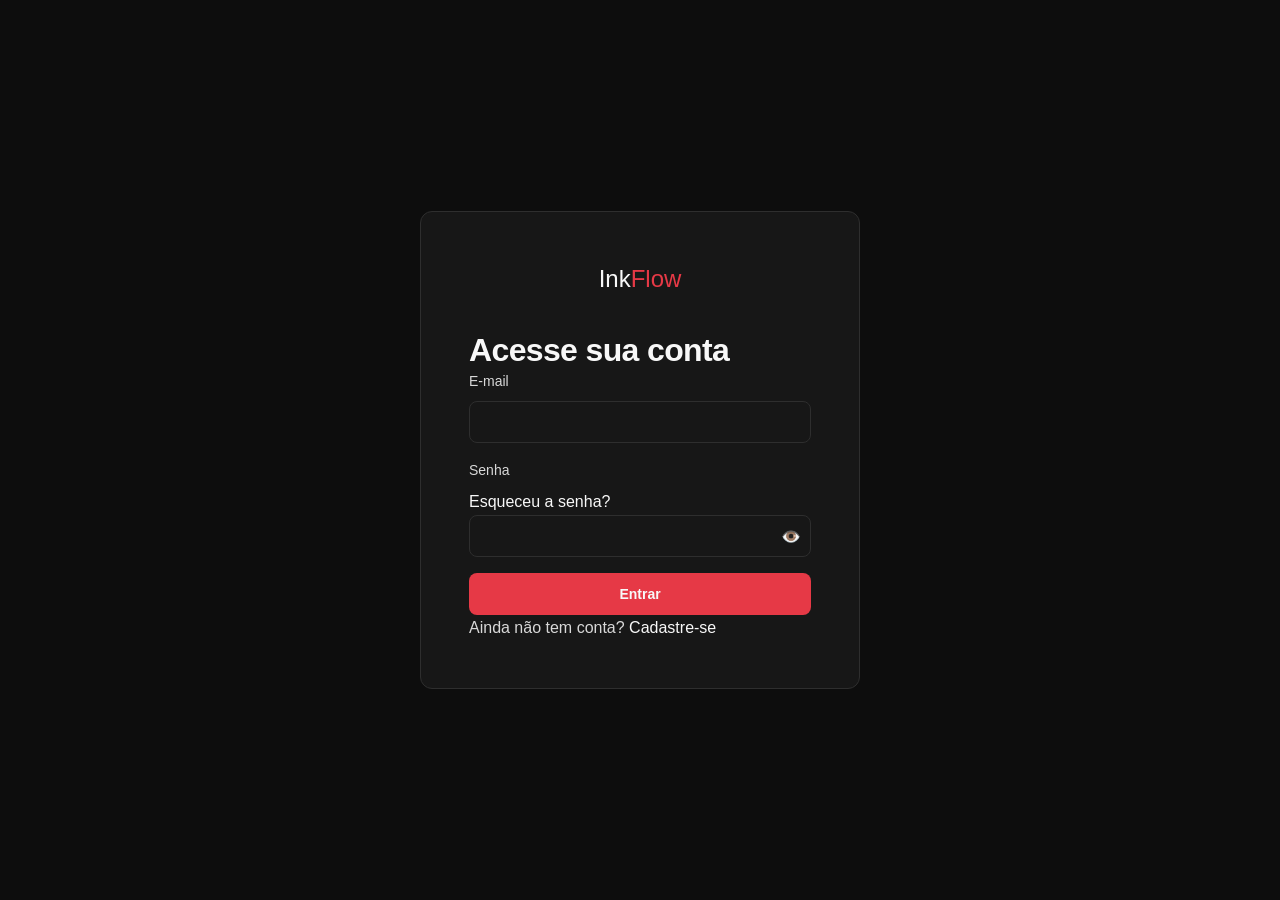
==== frontend/auth/login/index.html @ 8edd9f84 "Initial commit" ====
<!DOCTYPE html>
<html lang="pt-BR">
<head>
  <meta charset="UTF-8">
  <title>Entrar — InkFlow</title>
  <link rel="stylesheet" href="../../assets/css/style.css">
</head>
<body class="body-auth">
  <main class="auth-card">
    <a href="../../pages/home/index.html" class="auth-card__logo">Ink<span class="logo__highlight">Flow</span></a>
    <h2>Acesse sua conta</h2>
    
    <div id="login-error" class="form-group" style="color: var(--color-danger); text-align: center; font-size: var(--font-size-sm); display: none;"></div>

    <form id="login-form" data-api-endpoint="/api/v1/auth/login">
      <div class="form-group">
        <label for="login-email" class="label">E-mail</label>
        <input type="email" id="login-email" name="email" class="input" required autocomplete="email">
      </div>
      <div class="form-group">
        <div class="label-row">
          <label for="login-password" class="label">Senha</label>
          <a href="#" class="text-sm">Esqueceu a senha?</a>
        </div>
        <div style="position: relative;">
          <input type="password" id="login-password" name="password" class="input" required style="padding-right: 40px;">
          <button type="button" id="toggle-password" style="position: absolute; right: 10px; top: 50%; transform: translateY(-50%); background: none; border: none; cursor: pointer; color: var(--color-text-muted);">👁️</button>
        </div>
      </div>
      <button type="submit" class="btn btn--primary btn--block">Entrar</button>
    </form>

    <div class="auth-card__footer">
      <p>Ainda não tem conta? <a href="../register/index.html">Cadastre-se</a></p>
    </div>
  </main>
  
  <script type="module" src="../../assets/js/autenticacao.js"></script>
</body>
</html>
---- frontend/assets/css/style.css ----
:root {
  /* CORES */
  --color-bg-primary: #0D0D0D;        /* Preto profundo */
  --color-bg-secondary: #171717;      /* Elevação leve */
  --color-bg-tertiary: #232323;       /* Cinza escuro / Cards */
  --color-bg-elevated: #2C2C2C;       /* Modais e Popovers */
  
  --color-text-primary: #F8F8F8;      /* Branco gelo */
  --color-text-secondary: #D8D8D8;    /* Cinza claro */
  --color-text-muted: #7A7A7A;        /* Cinza médio */
  
  --color-accent: #E63946;            /* Vermelho Ink */
  --color-accent-hover: #D62837;      /* Vermelho hover */
  --color-accent-alpha: rgba(230, 57, 70, 0.15);
  
  --color-border: #2E2E2E;            /* Borda discreta */
  --color-border-hover: #404040;      /* Borda em hover */
  
  --color-success: #2A9D8F;
  --color-warning: #E9C46A;
  --color-danger: #E63946;

  /* TIPOGRAFIA */
  --font-heading: 'Space Grotesk', -apple-system, BlinkMacSystemFont, "Segoe UI", Roboto, sans-serif;
  --font-body: 'Inter', -apple-system, BlinkMacSystemFont, "Segoe UI", Roboto, sans-serif;
  
  --font-size-xs: 0.75rem;     /* 12px */
  --font-size-sm: 0.875rem;    /* 14px */
  --font-size-md: 1rem;        /* 16px */
  --font-size-lg: 1.125rem;    /* 18px */
  --font-size-xl: 1.25rem;     /* 20px */
  --font-size-2xl: 1.5rem;     /* 24px */
  --font-size-3xl: 2rem;       /* 32px */
  --font-size-4xl: 2.75rem;    /* 44px */
  --font-size-hero: 3.5rem;    /* 56px */

  --font-weight-regular: 400;
  --font-weight-medium: 500;
  --font-weight-semibold: 600;
  --font-weight-bold: 700;

  --line-height-tight: 1.15;
  --line-height-heading: 1.25;
  --line-height-body: 1.6;

  /* ESPAÇAMENTOS */
  --space-2xs: 0.25rem;  /* 4px */
  --space-xs: 0.5rem;    /* 8px */
  --space-sm: 0.75rem;   /* 12px */
  --space-md: 1rem;      /* 16px */
  --space-lg: 1.5rem;    /* 24px */
  --space-xl: 2rem;      /* 32px */
  --space-2xl: 3rem;     /* 48px */
  --space-3xl: 5rem;     /* 80px */

  /* BORDAS & RADIUS */
  --radius-sm: 4px;
  --radius-md: 8px;
  --radius-lg: 12px;
  --radius-xl: 20px;
  --radius-full: 9999px;

  /* TRANSIÇÕES & ANIMAÇÕES */
  --transition-fast: 0.15s cubic-bezier(0.4, 0, 0.2, 1);
  --transition-normal: 0.25s cubic-bezier(0.4, 0, 0.2, 1);
  --transition-slow: 0.4s cubic-bezier(0.4, 0, 0.2, 1);

  /* SOMBRAS (SUTIS / MINIMALISTAS) */
  --shadow-sm: 0 2px 8px rgba(0, 0, 0, 0.4);
  --shadow-md: 0 4px 20px rgba(0, 0, 0, 0.6);
  --shadow-glow: 0 0 25px rgba(230, 57, 70, 0.2);

  /* LAYOUT */
  --container-max-width: 1280px;
  --header-height: 80px;
}

/* --------------------------------------------------------------------------
   ESTILOS BASE E RESET
   -------------------------------------------------------------------------- */
*, *::before, *::after {
  box-sizing: border-box;
  margin: 0;
  padding: 0;
}

html {
  scroll-behavior: smooth;
  font-size: 16px;
  background-color: var(--color-bg-primary);
  color: var(--color-text-primary);
}

body {
  font-family: var(--font-body);
  font-size: var(--font-size-md);
  line-height: var(--line-height-body);
  background-color: var(--color-bg-primary);
  color: var(--color-text-primary);
  -webkit-font-smoothing: antialiased;
  -moz-osx-font-smoothing: grayscale;
  overflow-x: hidden;
}

/* TIPOGRAFIA BASE */
h1, h2, h3, h4, h5, h6 {
  font-family: var(--font-heading);
  font-weight: var(--font-weight-bold);
  line-height: var(--line-height-heading);
  color: var(--color-text-primary);
  letter-spacing: -0.02em;
}

h1 { font-size: var(--font-size-4xl); }
h2 { font-size: var(--font-size-3xl); }
h3 { font-size: var(--font-size-2xl); }
h4 { font-size: var(--font-size-xl); }
h5 { font-size: var(--font-size-lg); }

p {
  color: var(--color-text-secondary);
  margin-bottom: var(--space-md);
}

p:last-child {
  margin-bottom: 0;
}

a {
  color: var(--color-text-primary);
  text-decoration: none;
  transition: color var(--transition-fast);
}

a:hover {
  color: var(--color-accent);
}

img, video {
  max-width: 100%;
  height: auto;
  display: block;
  object-fit: cover;
}

ul, ol {
  list-style: none;
}

button, input, select, textarea {
  font-family: inherit;
  font-size: inherit;
  color: inherit;
  background: none;
  border: none;
  outline: none;
}

button {
  cursor: pointer;
}

.sr-only {
  position: absolute;
  width: 1px;
  height: 1px;
  padding: 0;
  margin: -1px;
  overflow: hidden;
  clip: rect(0, 0, 0, 0);
  white-space: nowrap;
  border: 0;
}

/* --------------------------------------------------------------------------
   LAYOUT CONTAINERS & GRIDS
   -------------------------------------------------------------------------- */
.container {
  width: 100%;
  max-width: var(--container-max-width);
  margin-left: auto;
  margin-right: auto;
  padding-left: var(--space-lg);
  padding-right: var(--space-lg);
}

.container--narrow {
  max-width: 800px;
}

.section {
  padding-top: var(--space-3xl);
  padding-bottom: var(--space-3xl);
  border-bottom: 1px solid rgba(255, 255, 255, 0.03);
}

.section__header {
  display: flex;
  justify-content: space-between;
  align-items: flex-end;
  margin-bottom: var(--space-2xl);
}

.section__title {
  font-size: var(--font-size-3xl);
}

.section__subtitle {
  color: var(--color-text-muted);
  font-size: var(--font-size-lg);
  margin-top: var(--space-xs);
}

.grid {
  display: grid;
  gap: var(--space-lg);
}

.grid--2-cols { grid-template-columns: repeat(2, 1fr); }
.grid--3-cols { grid-template-columns: repeat(3, 1fr); }
.grid--4-cols { grid-template-columns: repeat(4, 1fr); }
.grid--5-cols { grid-template-columns: repeat(5, 1fr); }
.grid--6-cols { grid-template-columns: repeat(6, 1fr); }

/* Layouts Especiais com Sidebar */
.layout-sidebar {
  display: grid;
  grid-template-columns: 280px 1fr;
  gap: var(--space-2xl);
}

/* --------------------------------------------------------------------------
   ETAPA 4 — COMPONENTES REUTILIZÁVEIS
   -------------------------------------------------------------------------- */

/* BUTTONS */
.btn {
  display: inline-flex;
  align-items: center;
  justify-content: center;
  gap: var(--space-xs);
  padding: var(--space-sm) var(--space-lg);
  font-family: var(--font-heading);
  font-weight: var(--font-weight-semibold);
  font-size: var(--font-size-sm);
  border-radius: var(--radius-md);
  transition: all var(--transition-fast);
  white-space: nowrap;
  border: 1px solid transparent;
}

.btn--primary {
  background-color: var(--color-accent);
  color: var(--color-text-primary);
}

.btn--primary:hover {
  background-color: var(--color-accent-hover);
  color: var(--color-text-primary);
  transform: translateY(-1px);
  box-shadow: var(--shadow-glow);
}

.btn--secondary {
  background-color: var(--color-bg-tertiary);
  color: var(--color-text-primary);
  border-color: var(--color-border);
}

.btn--secondary:hover {
  background-color: var(--color-bg-elevated);
  border-color: var(--color-border-hover);
}

.btn--outline {
  background-color: transparent;
  color: var(--color-text-primary);
  border-color: var(--color-border-hover);
}

.btn--outline:hover {
  border-color: var(--color-accent);
  color: var(--color-accent);
}

.btn--link {
  background: transparent;
  color: var(--color-accent);
  padding: 0;
  border-radius: 0;
}

.btn--link:hover {
  text-decoration: underline;
}

.btn--block {
  width: 100%;
}

.btn--lg {
  padding: var(--space-md) var(--space-xl);
  font-size: var(--font-size-md);
}

.btn--sm {
  padding: var(--space-2xs) var(--space-sm);
  font-size: var(--font-size-xs);
}

.btn--xs {
  padding: 2px 8px;
  font-size: var(--font-size-xs);
}

/* INPUTS, SELECTS, TEXTAREAS */
.input, .select, .textarea {
  width: 100%;
  padding: var(--space-sm) var(--space-md);
  background-color: var(--color-bg-secondary);
  border: 1px solid var(--color-border);
  border-radius: var(--radius-md);
  color: var(--color-text-primary);
  font-size: var(--font-size-sm);
  transition: border-color var(--transition-fast), box-shadow var(--transition-fast);
}

.input:focus, .select:focus, .textarea:focus {
  border-color: var(--color-accent);
  box-shadow: 0 0 0 2px var(--color-accent-alpha);
}

.input::placeholder, .textarea::placeholder {
  color: var(--color-text-muted);
}

.select {
  appearance: none;
  background-image: url("data:image/svg+xml,%3Csvg xmlns='http://www.w3.org/2000/svg' width='16' height='16' viewBox='0 0 24 24' fill='none' stroke='%20%237A7A7A' stroke-width='2' stroke-linecap='round' stroke-linejoin='round'%3E%3Cpath d='m6 9 6 6 6-6'/%3E%3C/svg%3E");
  background-repeat: no-repeat;
  background-position: right var(--space-md) center;
  padding-right: var(--space-2xl);
}

.form-group {
  margin-bottom: var(--space-md);
}

.label {
  display: block;
  font-size: var(--font-size-sm);
  font-weight: var(--font-weight-medium);
  margin-bottom: var(--space-xs);
  color: var(--color-text-secondary);
}

/* TAGS E BADGES */
.tag {
  display: inline-flex;
  align-items: center;
  padding: var(--space-2xs) var(--space-sm);
  background-color: var(--color-bg-tertiary);
  border: 1px solid var(--color-border);
  border-radius: var(--radius-full);
  font-size: var(--font-size-xs);
  color: var(--color-text-secondary);
  transition: all var(--transition-fast);
}

.tag--filter {
  cursor: pointer;
  padding: var(--space-xs) var(--space-md);
  font-size: var(--font-size-sm);
}

.tag--filter:hover, .tag--active {
  background-color: var(--color-accent);
  border-color: var(--color-accent);
  color: var(--color-text-primary);
}

.tag--sm {
  font-size: 11px;
  padding: 2px 8px;
}

.badge {
  display: inline-flex;
  align-items: center;
  justify-content: center;
  font-size: var(--font-size-xs);
  font-weight: var(--font-weight-bold);
  padding: 2px 6px;
  border-radius: var(--radius-sm);
}

.badge--verified {
  background-color: var(--color-accent);
  color: var(--color-text-primary);
  border-radius: var(--radius-full);
  width: 18px;
  height: 18px;
  font-size: 10px;
}

/* AVATARS */
.avatar {
  border-radius: var(--radius-full);
  object-fit: cover;
  border: 2px solid var(--color-border);
}

.avatar--sm { width: 36px; height: 36px; }
.avatar--md { width: 48px; height: 48px; }
.avatar--lg { width: 80px; height: 80px; }
.avatar--xl { width: 120px; height: 120px; }

/* MODAIS */
.modal {
  position: fixed;
  top: 0;
  left: 0;
  width: 100vw;
  height: 100vh;
  display: flex;
  align-items: center;
  justify-content: center;
  z-index: 1000;
  opacity: 0;
  visibility: hidden;
  transition: opacity var(--transition-normal), visibility var(--transition-normal);
}

.modal[aria-hidden="false"] {
  opacity: 1;
  visibility: visible;
}

.modal__overlay {
  position: absolute;
  top: 0;
  left: 0;
  width: 100%;
  height: 100%;
  background-color: rgba(0, 0, 0, 0.85);
  backdrop-filter: blur(5px);
}

.modal__content {
  position: relative;
  background-color: var(--color-bg-elevated);
  border: 1px solid var(--color-border-hover);
  border-radius: var(--radius-lg);
  width: 90%;
  max-width: 900px;
  max-height: 90vh;
  overflow-y: auto;
  z-index: 1001;
  box-shadow: var(--shadow-md);
  transform: scale(0.95);
  transition: transform var(--transition-normal);
}

.modal[aria-hidden="false"] .modal__content {
  transform: scale(1);
}

.modal__close {
  position: absolute;
  top: var(--space-md);
  right: var(--space-md);
  font-size: var(--font-size-2xl);
  color: var(--color-text-muted);
  z-index: 10;
}

.modal__close:hover {
  color: var(--color-text-primary);
}

/* ESTADOS DE CARREGAMENTO E VAZIO (LOADING / EMPTY STATES) */
.state-container {
  text-align: center;
  padding: var(--space-3xl) var(--space-lg);
}

.spinner {
  width: 40px;
  height: 40px;
  border: 3px solid var(--color-border);
  border-top-color: var(--color-accent);
  border-radius: 50%;
  animation: spin 0.8s linear infinite;
  margin: 0 auto var(--space-md) auto;
}

@keyframes spin {
  to { transform: rotate(360deg); }
}

/* --------------------------------------------------------------------------
   ETAPA 2 — HOME PAGE & SEÇÕES ESPECÍFICAS
   -------------------------------------------------------------------------- */

/* HEADER & NAVBAR */
.header {
  height: var(--header-height);
  background-color: rgba(13, 13, 13, 0.9);
  backdrop-filter: blur(10px);
  position: sticky;
  top: 0;
  z-index: 100;
  border-bottom: 1px solid var(--color-border);
}

.header__container {
  height: 100%;
  display: flex;
  align-items: center;
  justify-content: space-between;
}

.header__logo {
  font-family: var(--font-heading);
  font-size: var(--font-size-2xl);
  font-weight: var(--font-weight-bold);
  letter-spacing: -1px;
}

.logo__highlight {
  color: var(--color-accent);
}

.nav__list {
  display: flex;
  gap: var(--space-xl);
}

.nav__link {
  font-size: var(--font-size-sm);
  font-weight: var(--font-weight-medium);
  color: var(--color-text-secondary);
}

.nav__link:hover, .nav__link--active {
  color: var(--color-text-primary);
}

.header__actions {
  display: flex;
  gap: var(--space-sm);
}

/* HERO SECTION */
.hero {
  padding: var(--space-3xl) 0;
  position: relative;
  overflow: hidden;
}

.hero__container {
  display: grid;
  grid-template-columns: 1.2fr 0.8fr;
  align-items: center;
  gap: var(--space-2xl);
}

.hero__title {
  font-size: var(--font-size-hero);
  line-height: 1.05;
  margin-bottom: var(--space-lg);
}

.hero__subtitle {
  font-size: var(--font-size-xl);
  color: var(--color-text-muted);
  margin-bottom: var(--space-2xl);
}

.hero__actions {
  display: flex;
  gap: var(--space-md);
}

.hero__img {
  border-radius: var(--radius-lg);
  border: 1px solid var(--color-border);
  box-shadow: var(--shadow-md);
  filter: grayscale(20%);
  transition: filter var(--transition-normal);
}

.hero__img:hover {
  filter: grayscale(0%);
}

/* ESTATÍSTICAS */
.stats {
  background-color: var(--color-bg-secondary);
  border-top: 1px solid var(--color-border);
  border-bottom: 1px solid var(--color-border);
  padding: var(--space-xl) 0;
}

.stats__grid {
  display: grid;
  grid-template-columns: repeat(4, 1fr);
  text-align: center;
}

.stat-card__value {
  display: block;
  font-family: var(--font-heading);
  font-size: var(--font-size-3xl);
  color: var(--color-text-primary);
}

.stat-card__label {
  font-size: var(--font-size-sm);
  color: var(--color-text-muted);
}

/* ÁREA DE BUSCA E FILTROS RÁPIDOS */
.search-section {
  padding: var(--space-2xl) 0;
}

.search-form {
  display: flex;
  gap: var(--space-sm);
  max-width: 700px;
  margin: 0 auto var(--space-lg) auto;
}

.filter-tags {
  display: flex;
  justify-content: center;
  flex-wrap: wrap;
  gap: var(--space-xs);
}

/* ARTIST CARDS (5 COLUNAS NA HOME) */
.artist-card {
  background-color: var(--color-bg-tertiary);
  border: 1px solid var(--color-border);
  border-radius: var(--radius-lg);
  padding: var(--space-md);
  text-align: center;
  transition: transform var(--transition-normal), border-color var(--transition-normal);
}

.artist-card:hover {
  transform: translateY(-4px);
  border-color: var(--color-border-hover);
}

.artist-card__avatar-wrap {
  position: relative;
  width: 80px;
  height: 80px;
  margin: 0 auto var(--space-md) auto;
}

.artist-card__avatar {
  width: 100%;
  height: 100%;
  border-radius: var(--radius-full);
}

.artist-card__avatar-wrap .badge {
  position: absolute;
  bottom: 0;
  right: 0;
}

.artist-card__name {
  font-size: var(--font-size-md);
  margin-bottom: var(--space-2xs);
}

.artist-card__location {
  font-size: var(--font-size-xs);
  color: var(--color-text-muted);
  margin-bottom: var(--space-sm);
}

.artist-card__tags {
  display: flex;
  justify-content: center;
  gap: var(--space-2xs);
  margin-bottom: var(--space-md);
}

.artist-card__meta {
  font-size: var(--font-size-xs);
  color: var(--color-text-secondary);
  margin-bottom: var(--space-md);
}

/* STYLE CARDS */
.style-card {
  position: relative;
  height: 200px;
  border-radius: var(--radius-md);
  overflow: hidden;
  border: 1px solid var(--color-border);
  display: flex;
  align-items: flex-end;
  padding: var(--space-md);
}

.style-card__img {
  position: absolute;
  top: 0;
  left: 0;
  width: 100%;
  height: 100%;
  object-fit: cover;
  filter: brightness(0.6) grayscale(40%);
  transition: transform var(--transition-slow), filter var(--transition-slow);
}

.style-card:hover .style-card__img {
  transform: scale(1.05);
  filter: brightness(0.8) grayscale(0%);
}

.style-card__title {
  position: relative;
  z-index: 2;
  font-size: var(--font-size-lg);
  color: var(--color-text-primary);
}

/* GALERIA DE TATUAGENS (TATTOO CARD) */
.gallery-grid {
  display: grid;
  grid-template-columns: repeat(auto-fill, minmax(260px, 1fr));
  gap: var(--space-md);
}

.tattoo-card {
  position: relative;
  border-radius: var(--radius-md);
  overflow: hidden;
  background-color: var(--color-bg-tertiary);
  border: 1px solid var(--color-border);
}

.tattoo-card__modal-trigger {
  display: block;
  width: 100%;
  position: relative;
  padding-top: 125%; /* Aspect ratio 4:5 */
}

.tattoo-card__img {
  position: absolute;
  top: 0;
  left: 0;
  width: 100%;
  height: 100%;
  object-fit: cover;
}

.tattoo-card__overlay {
  position: absolute;
  top: 0;
  left: 0;
  width: 100%;
  height: 100%;
  background: rgba(0, 0, 0, 0.4);
  display: flex;
  align-items: center;
  justify-content: center;
  opacity: 0;
  transition: opacity var(--transition-fast);
}

.tattoo-card:hover .tattoo-card__overlay {
  opacity: 1;
}

.tattoo-card__info {
  padding: var(--space-sm) var(--space-md);
  display: flex;
  align-items: center;
  justify-content: space-between;
}

.tattoo-card__artist {
  font-size: var(--font-size-sm);
  font-weight: var(--font-weight-medium);
}

/* DEPOIMENTOS */
.testimonial-card {
  background-color: var(--color-bg-tertiary);
  border: 1px solid var(--color-border);
  padding: var(--space-xl);
  border-radius: var(--radius-lg);
  display: flex;
  flex-direction: column;
  justify-content: space-between;
}

.testimonial-card__text {
  font-style: italic;
  color: var(--color-text-secondary);
  margin-bottom: var(--space-lg);
}

.testimonial-card__author {
  display: flex;
  flex-direction: column;
}

.testimonial-card__name {
  font-weight: var(--font-weight-bold);
  font-style: normal;
  color: var(--color-text-primary);
}

.testimonial-card__role {
  font-size: var(--font-size-xs);
  color: var(--color-text-muted);
  font-style: normal;
}

/* CTA BANNER */
.cta-banner {
  background: linear-gradient(135deg, var(--color-bg-tertiary) 0%, #1A1A1A 100%);
  border: 1px solid var(--color-border-hover);
  border-radius: var(--radius-xl);
  padding: var(--space-3xl) var(--space-2xl);
  margin: var(--space-3xl) 0;
}

.cta-banner__container {
  display: flex;
  align-items: center;
  justify-content: space-between;
  gap: var(--space-xl);
}

.cta-banner__title {
  font-size: var(--font-size-3xl);
  margin-bottom: var(--space-xs);
}

/* POSTS DO BLOG */
.post-card {
  background-color: var(--color-bg-tertiary);
  border: 1px solid var(--color-border);
  border-radius: var(--radius-lg);
  overflow: hidden;
}

.post-card__media {
  height: 200px;
  overflow: hidden;
}

.post-card__img {
  width: 100%;
  height: 100%;
  transition: transform var(--transition-slow);
}

.post-card:hover .post-card__img {
  transform: scale(1.05);
}

.post-card__body {
  padding: var(--space-lg);
}

.post-card__title {
  font-size: var(--font-size-lg);
  margin: var(--space-xs) 0;
}

.post-card__excerpt {
  font-size: var(--font-size-sm);
  color: var(--color-text-muted);
}

.post-card__date {
  font-size: var(--font-size-xs);
  color: var(--color-text-muted);
  display: block;
  margin-top: var(--space-md);
}

/* NEWSLETTER */
.newsletter {
  background-color: var(--color-bg-secondary);
  border-radius: var(--radius-lg);
  padding: var(--space-2xl);
  border: 1px solid var(--color-border);
}

.newsletter__container {
  display: grid;
  grid-template-columns: 1fr 1fr;
  gap: var(--space-2xl);
  align-items: center;
}

.newsletter__form {
  display: flex;
  gap: var(--space-xs);
}

/* FOOTER */
.footer {
  background-color: var(--color-bg-primary);
  border-top: 1px solid var(--color-border);
  padding-top: var(--space-3xl);
  padding-bottom: var(--space-xl);
}

.footer__container {
  display: grid;
  grid-template-columns: 1fr 2fr;
  gap: var(--space-3xl);
  margin-bottom: var(--space-3xl);
}

.footer__brand .footer__logo {
  font-family: var(--font-heading);
  font-size: var(--font-size-2xl);
  font-weight: var(--font-weight-bold);
}

.footer__tagline {
  color: var(--color-text-muted);
  margin-top: var(--space-xs);
}

.footer__nav {
  display: grid;
  grid-template-columns: repeat(3, 1fr);
  gap: var(--space-lg);
}

.footer__title {
  font-size: var(--font-size-sm);
  color: var(--color-text-primary);
  margin-bottom: var(--space-md);
}

.footer__list li {
  margin-bottom: var(--space-xs);
}

.footer__list a {
  color: var(--color-text-muted);
  font-size: var(--font-size-sm);
}

.footer__list a:hover {
  color: var(--color-text-primary);
}

.footer__bottom {
  border-top: 1px solid var(--color-border);
  padding-top: var(--space-md);
  font-size: var(--font-size-xs);
  color: var(--color-text-muted);
}

/* --------------------------------------------------------------------------
   ETAPA 6 — DEMAIS PÁGINAS E DASHBOARDS
   -------------------------------------------------------------------------- */

/* TABS */
.tabs__nav {
  display: flex;
  gap: var(--space-md);
  border-bottom: 1px solid var(--color-border);
  margin-bottom: var(--space-xl);
}

.tabs__btn {
  padding: var(--space-md) 0;
  font-family: var(--font-heading);
  font-weight: var(--font-weight-medium);
  color: var(--color-text-muted);
  border-bottom: 2px solid transparent;
  transition: all var(--transition-fast);
}

.tabs__btn--active, .tabs__btn:hover {
  color: var(--color-text-primary);
  border-bottom-color: var(--color-accent);
}

/* ESTILOS DE DASHBOARD LAYOUT */
.dashboard-layout {
  display: grid;
  grid-template-columns: 260px 1fr;
  min-height: 100vh;
}

.dashboard-sidebar {
  background-color: var(--color-bg-secondary);
  border-right: 1px solid var(--color-border);
  padding: var(--space-lg);
}

.dashboard-sidebar__logo {
  font-family: var(--font-heading);
  font-size: var(--font-size-xl);
  font-weight: var(--font-weight-bold);
  display: block;
  margin-bottom: var(--space-2xl);
}

.dashboard-nav {
  display: flex;
  flex-direction: column;
  gap: var(--space-2xs);
}

.dashboard-nav__item {
  padding: var(--space-sm) var(--space-md);
  border-radius: var(--radius-md);
  color: var(--color-text-muted);
  font-size: var(--font-size-sm);
  display: flex;
  align-items: center;
  justify-content: space-between;
}

.dashboard-nav__item:hover, .dashboard-nav__item--active {
  background-color: var(--color-bg-tertiary);
  color: var(--color-text-primary);
}

.dashboard-main {
  padding: var(--space-2xl);
  background-color: var(--color-bg-primary);
}

.dashboard-header {
  display: flex;
  justify-content: space-between;
  align-items: center;
  margin-bottom: var(--space-2xl);
  padding-bottom: var(--space-md);
  border-bottom: 1px solid var(--color-border);
}

/* TABELAS */
.table-responsive {
  width: 100%;
  overflow-x: auto;
}

.table {
  width: 100%;
  border-collapse: collapse;
  text-align: left;
  font-size: var(--font-size-sm);
}

.table th {
  background-color: var(--color-bg-secondary);
  color: var(--color-text-muted);
  padding: var(--space-md);
  border-bottom: 1px solid var(--color-border);
}

.table td {
  padding: var(--space-md);
  border-bottom: 1px solid var(--color-border);
  color: var(--color-text-secondary);
}

.table tr:hover {
  background-color: var(--color-bg-tertiary);
}

/* PERFIL DO ARTISTA (HEADER) */
.artist-header__cover {
  height: 250px;
  width: 100%;
  overflow: hidden;
  border-bottom: 1px solid var(--color-border);
}

.artist-header__cover img {
  width: 100%;
  height: 100%;
  object-fit: cover;
}

.artist-header__info {
  display: flex;
  align-items: flex-end;
  gap: var(--space-xl);
  margin-top: calc(-1 * var(--space-3xl));
  margin-bottom: var(--space-2xl);
  position: relative;
  z-index: 2;
}

.artist-header__details {
  flex: 1;
}

/* AUTENTICAÇÃO (LOGIN / CADASTRO) */
.body-auth {
  display: flex;
  align-items: center;
  justify-content: center;
  min-height: 100vh;
  background-color: var(--color-bg-primary);
}

.auth-card {
  width: 100%;
  max-width: 440px;
  background-color: var(--color-bg-secondary);
  border: 1px solid var(--color-border);
  border-radius: var(--radius-lg);
  padding: var(--space-2xl);
}

.auth-card--wide {
  max-width: 600px;
}

.auth-card__logo {
  display: block;
  text-align: center;
  font-family: var(--font-heading);
  font-size: var(--font-size-2xl);
  margin-bottom: var(--space-xl);
}

/* --------------------------------------------------------------------------
   ETAPA 3 — RESPONSIVIDADE (MOBILE FIRST & BREAKPOINTS)
   -------------------------------------------------------------------------- */

/* Notebooks e telas médias (<= 1024px) */
@media (max-width: 1024px) {
  :root {
    --font-size-hero: 2.75rem;
    --font-size-4xl: 2.25rem;
  }

  .grid--5-cols, .grid--6-cols {
    grid-template-columns: repeat(3, 1fr);
  }

  .hero__container {
    grid-template-columns: 1fr;
    text-align: center;
  }

  .hero__actions {
    justify-content: center;
  }

  .layout-sidebar {
    grid-template-columns: 1fr;
  }

  .dashboard-layout {
    grid-template-columns: 1fr;
  }

  .dashboard-sidebar {
    display: none; /* Em produção, vira menu expansível */
  }
}

/* Tablets (<= 768px) */
@media (max-width: 768px) {
  .nav {
    display: none; /* Substituído por menu mobile */
  }

  .grid--3-cols, .grid--4-cols {
    grid-template-columns: repeat(2, 1fr);
  }

  .stats__grid {
    grid-template-columns: repeat(2, 1fr);
    gap: var(--space-lg);
  }

  .cta-banner__container, .newsletter__container {
    grid-template-columns: 1fr;
    text-align: center;
  }

  .newsletter__form {
    flex-direction: column;
  }

  .footer__container {
    grid-template-columns: 1fr;
  }

  .footer__nav {
    grid-template-columns: 1fr;
  }

  .artist-header__info {
    flex-direction: column;
    align-items: center;
    text-align: center;
  }
}

/* Smartphones / Mobile (<= 480px) */
@media (max-width: 480px) {
  :root {
    --font-size-hero: 2.25rem;
    --font-size-3xl: 1.5rem;
  }

  .container {
    padding-left: var(--space-md);
    padding-right: var(--space-md);
  }

  .grid--2-cols, .grid--3-cols, .grid--4-cols, .grid--5-cols, .grid--6-cols {
    grid-template-columns: 1fr;
  }

  .search-form {
    flex-direction: column;
  }

  .hero__actions {
    flex-direction: column;
  }

  .btn--lg {
    width: 100%;
  }

  .gallery-grid {
    grid-template-columns: 1fr;
  }
}
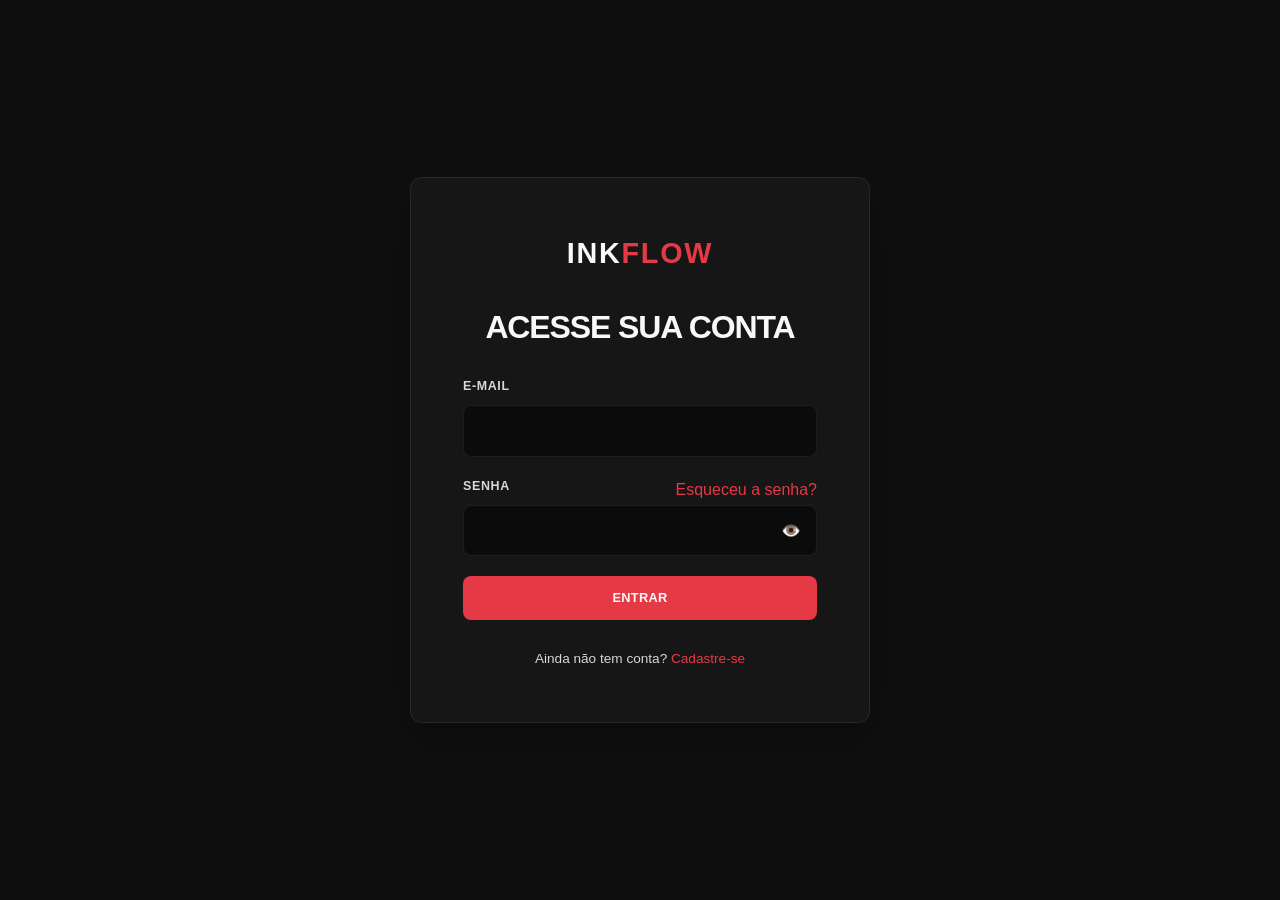
==== commit 51d22e94: "correções no back" ====
--- a/frontend/auth/login/index.html
+++ b/frontend/auth/login/index.html
@@ -35,6 +35,6 @@
     </div>
   </main>
   
-  <script type="module" src="../../assets/js/autenticacao.js"></script>
+  <script type="module" src="../../assets/js/login.js"></script>
 </body>
 </html>
--- a/frontend/assets/css/style.css
+++ b/frontend/assets/css/style.css
@@ -1,1250 +1,388 @@
 :root {
-  /* CORES */
-  --color-bg-primary: #0D0D0D;        /* Preto profundo */
-  --color-bg-secondary: #171717;      /* Elevação leve */
-  --color-bg-tertiary: #232323;       /* Cinza escuro / Cards */
-  --color-bg-elevated: #2C2C2C;       /* Modais e Popovers */
-  
-  --color-text-primary: #F8F8F8;      /* Branco gelo */
-  --color-text-secondary: #D8D8D8;    /* Cinza claro */
-  --color-text-muted: #7A7A7A;        /* Cinza médio */
-  
-  --color-accent: #E63946;            /* Vermelho Ink */
-  --color-accent-hover: #D62837;      /* Vermelho hover */
+  /* Sistema visual base: paleta original, tipografia, raios e espaçamentos responsivos. */
+  --color-bg-primary: #0F0F0F;
+  --color-bg-secondary: #161616;
+  --color-bg-tertiary: #232323;
+  --color-bg-elevated: #2C2C2C;
+  --color-text-primary: #F8F8F8;
+  --color-text-secondary: #D8D8D8;
+  --color-text-muted: #7A7A7A;
+  --color-accent: #E63946;
+  --color-accent-hover: #D62837;
   --color-accent-alpha: rgba(230, 57, 70, 0.15);
-  
-  --color-border: #2E2E2E;            /* Borda discreta */
-  --color-border-hover: #404040;      /* Borda em hover */
-  
+  --color-border: rgba(255, 255, 255, 0.08);
+  --color-border-hover: #404040;
   --color-success: #2A9D8F;
   --color-warning: #E9C46A;
   --color-danger: #E63946;
-
-  /* TIPOGRAFIA */
-  --font-heading: 'Space Grotesk', -apple-system, BlinkMacSystemFont, "Segoe UI", Roboto, sans-serif;
-  --font-body: 'Inter', -apple-system, BlinkMacSystemFont, "Segoe UI", Roboto, sans-serif;
-  
-  --font-size-xs: 0.75rem;     /* 12px */
-  --font-size-sm: 0.875rem;    /* 14px */
-  --font-size-md: 1rem;        /* 16px */
-  --font-size-lg: 1.125rem;    /* 18px */
-  --font-size-xl: 1.25rem;     /* 20px */
-  --font-size-2xl: 1.5rem;     /* 24px */
-  --font-size-3xl: 2rem;       /* 32px */
-  --font-size-4xl: 2.75rem;    /* 44px */
-  --font-size-hero: 3.5rem;    /* 56px */
-
-  --font-weight-regular: 400;
-  --font-weight-medium: 500;
-  --font-weight-semibold: 600;
-  --font-weight-bold: 700;
-
-  --line-height-tight: 1.15;
-  --line-height-heading: 1.25;
-  --line-height-body: 1.6;
-
-  /* ESPAÇAMENTOS */
-  --space-2xs: 0.25rem;  /* 4px */
-  --space-xs: 0.5rem;    /* 8px */
-  --space-sm: 0.75rem;   /* 12px */
-  --space-md: 1rem;      /* 16px */
-  --space-lg: 1.5rem;    /* 24px */
-  --space-xl: 2rem;      /* 32px */
-  --space-2xl: 3rem;     /* 48px */
-  --space-3xl: 5rem;     /* 80px */
-
-  /* BORDAS & RADIUS */
+  --font-heading: 'Space Grotesk', -apple-system, BlinkMacSystemFont, "Segoe UI", sans-serif;
+  --font-body: 'Inter', -apple-system, BlinkMacSystemFont, "Segoe UI", sans-serif;
+  --font-size-sm: .875rem;
+  --font-size-md: 1rem;
+  --font-size-lg: 1.125rem;
+  --font-size-3xl: 2rem;
+  --space-sm: .75rem;
+  --space-md: 1rem;
+  --space-lg: 1.5rem;
   --radius-sm: 4px;
   --radius-md: 8px;
   --radius-lg: 12px;
-  --radius-xl: 20px;
-  --radius-full: 9999px;
-
-  /* TRANSIÇÕES & ANIMAÇÕES */
-  --transition-fast: 0.15s cubic-bezier(0.4, 0, 0.2, 1);
-  --transition-normal: 0.25s cubic-bezier(0.4, 0, 0.2, 1);
-  --transition-slow: 0.4s cubic-bezier(0.4, 0, 0.2, 1);
-
-  /* SOMBRAS (SUTIS / MINIMALISTAS) */
-  --shadow-sm: 0 2px 8px rgba(0, 0, 0, 0.4);
-  --shadow-md: 0 4px 20px rgba(0, 0, 0, 0.6);
-  --shadow-glow: 0 0 25px rgba(230, 57, 70, 0.2);
-
-  /* LAYOUT */
-  --container-max-width: 1280px;
+  --radius-full: 999px;
+  --container-max-width: 1200px;
   --header-height: 80px;
-}
-
-/* --------------------------------------------------------------------------
-   ESTILOS BASE E RESET
-   -------------------------------------------------------------------------- */
+  --content-padding: clamp(32px, 7vw, 88px) 20px;
+  --section-gap: clamp(32px, 5vw, 64px);
+  --shadow-card: 0 18px 50px rgba(0, 0, 0, 0.25);
+}
+
 *, *::before, *::after {
   box-sizing: border-box;
+}
+
+html {
+  background: var(--color-bg-primary);
+  color: var(--color-text-primary);
+  font-size: 16px;
+  scroll-behavior: smooth;
+}
+
+body {
+  min-width: 320px;
   margin: 0;
-  padding: 0;
-}
-
-html {
-  scroll-behavior: smooth;
-  font-size: 16px;
-  background-color: var(--color-bg-primary);
-  color: var(--color-text-primary);
-}
-
-body {
+  overflow-x: hidden;
+  background: var(--color-bg-primary);
+  color: var(--color-text-primary);
   font-family: var(--font-body);
-  font-size: var(--font-size-md);
-  line-height: var(--line-height-body);
-  background-color: var(--color-bg-primary);
-  color: var(--color-text-primary);
+  line-height: 1.6;
   -webkit-font-smoothing: antialiased;
-  -moz-osx-font-smoothing: grayscale;
-  overflow-x: hidden;
-}
-
-/* TIPOGRAFIA BASE */
+}
+
+h1, h2, h3, h4, h5, h6, p { margin: 0; }
 h1, h2, h3, h4, h5, h6 {
+  color: var(--color-text-primary);
   font-family: var(--font-heading);
-  font-weight: var(--font-weight-bold);
-  line-height: var(--line-height-heading);
-  color: var(--color-text-primary);
-  letter-spacing: -0.02em;
-}
-
-h1 { font-size: var(--font-size-4xl); }
-h2 { font-size: var(--font-size-3xl); }
-h3 { font-size: var(--font-size-2xl); }
-h4 { font-size: var(--font-size-xl); }
-h5 { font-size: var(--font-size-lg); }
-
-p {
-  color: var(--color-text-secondary);
-  margin-bottom: var(--space-md);
-}
-
-p:last-child {
-  margin-bottom: 0;
-}
-
-a {
-  color: var(--color-text-primary);
-  text-decoration: none;
-  transition: color var(--transition-fast);
-}
-
-a:hover {
-  color: var(--color-accent);
-}
-
-img, video {
-  max-width: 100%;
-  height: auto;
-  display: block;
-  object-fit: cover;
-}
-
-ul, ol {
-  list-style: none;
-}
-
-button, input, select, textarea {
-  font-family: inherit;
-  font-size: inherit;
-  color: inherit;
-  background: none;
-  border: none;
-  outline: none;
-}
-
-button {
-  cursor: pointer;
-}
-
-.sr-only {
-  position: absolute;
-  width: 1px;
-  height: 1px;
-  padding: 0;
-  margin: -1px;
-  overflow: hidden;
-  clip: rect(0, 0, 0, 0);
-  white-space: nowrap;
-  border: 0;
-}
-
-/* --------------------------------------------------------------------------
-   LAYOUT CONTAINERS & GRIDS
-   -------------------------------------------------------------------------- */
+  line-height: 1.1;
+}
+h1, h2 { text-transform: uppercase; font-weight: 800; letter-spacing: -0.035em; }
+h1 { font-size: clamp(2.25rem, 6vw, 5.5rem); }
+h2 { font-size: clamp(1.8rem, 3.5vw, 3.2rem); }
+h3 { font-size: clamp(1.2rem, 2vw, 1.55rem); }
+p { color: var(--color-text-secondary); }
+a { color: var(--color-text-primary); text-decoration: none; }
+a:hover { color: var(--color-accent); }
+img { display: block; max-width: 100%; }
+button, input, select, textarea { color: inherit; font: inherit; }
+button { cursor: pointer; }
+[hidden] { display: none !important; }
+
 .container {
-  width: 100%;
-  max-width: var(--container-max-width);
-  margin-left: auto;
-  margin-right: auto;
-  padding-left: var(--space-lg);
-  padding-right: var(--space-lg);
-}
-
-.container--narrow {
-  max-width: 800px;
-}
-
-.section {
-  padding-top: var(--space-3xl);
-  padding-bottom: var(--space-3xl);
-  border-bottom: 1px solid rgba(255, 255, 255, 0.03);
-}
-
+  width: min(100% - 40px, var(--container-max-width));
+  margin-inline: auto;
+}
+/* Estrutura editorial compartilhada entre páginas e seções. */
+.section { padding: var(--content-padding); }
 .section__header {
   display: flex;
+  align-items: end;
   justify-content: space-between;
-  align-items: flex-end;
-  margin-bottom: var(--space-2xl);
-}
-
-.section__title {
-  font-size: var(--font-size-3xl);
-}
-
-.section__subtitle {
-  color: var(--color-text-muted);
-  font-size: var(--font-size-lg);
-  margin-top: var(--space-xs);
-}
-
-.grid {
-  display: grid;
-  gap: var(--space-lg);
-}
-
-.grid--2-cols { grid-template-columns: repeat(2, 1fr); }
-.grid--3-cols { grid-template-columns: repeat(3, 1fr); }
-.grid--4-cols { grid-template-columns: repeat(4, 1fr); }
-.grid--5-cols { grid-template-columns: repeat(5, 1fr); }
-.grid--6-cols { grid-template-columns: repeat(6, 1fr); }
-
-/* Layouts Especiais com Sidebar */
-.layout-sidebar {
-  display: grid;
-  grid-template-columns: 280px 1fr;
-  gap: var(--space-2xl);
-}
-
-/* --------------------------------------------------------------------------
-   ETAPA 4 — COMPONENTES REUTILIZÁVEIS
-   -------------------------------------------------------------------------- */
-
-/* BUTTONS */
+  gap: 24px;
+  margin-bottom: 40px;
+}
+.section__header h1, .section__header h2 { margin-bottom: 0; }
+.section__subtitle { max-width: 680px; margin-top: 16px; color: var(--color-text-muted); }
+.bg-light { background: var(--color-bg-primary); }
+.grid { display: grid; gap: 24px; }
+.grid--2-cols { grid-template-columns: repeat(2, minmax(0, 1fr)); }
+.grid--3-cols { grid-template-columns: repeat(3, minmax(0, 1fr)); }
+.grid--4-cols { grid-template-columns: repeat(4, minmax(0, 1fr)); }
+.grid--5-cols, .grid--6-cols { grid-template-columns: repeat(5, minmax(0, 1fr)); }
+.layout-sidebar { display: grid; grid-template-columns: 280px minmax(0, 1fr); gap: 40px; }
+
+/* Navegação fixa: contraste alto, separação sutil e adaptação para mobile. */
+.header {
+  position: sticky;
+  top: 0;
+  z-index: 20;
+  height: var(--header-height);
+  border-bottom: 1px solid var(--color-border);
+  background: rgba(15, 15, 15, 0.88);
+  backdrop-filter: blur(14px);
+}
+.header__container { display: flex; align-items: center; justify-content: space-between; height: 100%; }
+.header__logo, .dashboard-sidebar__logo, .auth-card__logo {
+  font-family: var(--font-heading);
+  font-size: 1.45rem;
+  font-weight: 800;
+  letter-spacing: .06em;
+  text-transform: uppercase;
+}
+.logo__highlight { color: var(--color-accent); }
+.nav__list { display: flex; align-items: center; gap: clamp(16px, 3vw, 40px); margin: 0; padding: 0; list-style: none; }
+.nav__link { color: var(--color-text-muted); font-size: .82rem; font-weight: 600; text-transform: uppercase; letter-spacing: .04em; }
+.nav__link:hover, .nav__link--active { color: var(--color-text-primary); }
+.header__actions { display: flex; gap: 10px; }
+.header__menu-btn { display: none; }
+
+/* Controles de interação: botões, filtros, campos e estados de foco. */
 .btn {
   display: inline-flex;
+  min-height: 44px;
   align-items: center;
   justify-content: center;
-  gap: var(--space-xs);
-  padding: var(--space-sm) var(--space-lg);
-  font-family: var(--font-heading);
-  font-weight: var(--font-weight-semibold);
-  font-size: var(--font-size-sm);
+  gap: 8px;
+  padding: 10px 20px;
+  border: 1px solid transparent;
   border-radius: var(--radius-md);
-  transition: all var(--transition-fast);
-  white-space: nowrap;
-  border: 1px solid transparent;
-}
-
-.btn--primary {
-  background-color: var(--color-accent);
-  color: var(--color-text-primary);
-}
-
-.btn--primary:hover {
-  background-color: var(--color-accent-hover);
-  color: var(--color-text-primary);
-  transform: translateY(-1px);
-  box-shadow: var(--shadow-glow);
-}
-
-.btn--secondary {
-  background-color: var(--color-bg-tertiary);
-  color: var(--color-text-primary);
-  border-color: var(--color-border);
-}
-
-.btn--secondary:hover {
-  background-color: var(--color-bg-elevated);
-  border-color: var(--color-border-hover);
-}
-
-.btn--outline {
-  background-color: transparent;
-  color: var(--color-text-primary);
-  border-color: var(--color-border-hover);
-}
-
-.btn--outline:hover {
-  border-color: var(--color-accent);
-  color: var(--color-accent);
-}
-
-.btn--link {
-  background: transparent;
-  color: var(--color-accent);
-  padding: 0;
-  border-radius: 0;
-}
-
-.btn--link:hover {
-  text-decoration: underline;
-}
-
-.btn--block {
-  width: 100%;
-}
-
-.btn--lg {
-  padding: var(--space-md) var(--space-xl);
-  font-size: var(--font-size-md);
-}
-
-.btn--sm {
-  padding: var(--space-2xs) var(--space-sm);
-  font-size: var(--font-size-xs);
-}
-
-.btn--xs {
-  padding: 2px 8px;
-  font-size: var(--font-size-xs);
-}
-
-/* INPUTS, SELECTS, TEXTAREAS */
+  font-size: .8rem;
+  font-weight: 700;
+  letter-spacing: .02em;
+  text-transform: uppercase;
+  transition: transform .2s ease, background .2s ease, border-color .2s ease, color .2s ease;
+}
+.btn:hover { transform: translateY(-2px); }
+.btn--primary { background: var(--color-accent); color: var(--color-text-primary); }
+.btn--primary:hover { background: var(--color-accent-hover); color: var(--color-text-primary); }
+.btn--outline { border-color: var(--color-border-hover); background: transparent; color: var(--color-text-primary); }
+.btn--outline:hover { border-color: var(--color-accent); color: var(--color-accent); }
+.btn--secondary { border-color: var(--color-border); background: var(--color-bg-tertiary); }
+.btn--success { background: var(--color-success); color: var(--color-text-primary); }
+.btn--danger { background: var(--color-danger); color: var(--color-text-primary); }
+.btn--block { width: 100%; }
+.btn--sm { min-height: 36px; padding: 7px 13px; font-size: .7rem; }
+.btn--xs { min-height: 30px; padding: 5px 10px; font-size: .65rem; }
 .input, .select, .textarea {
   width: 100%;
-  padding: var(--space-sm) var(--space-md);
-  background-color: var(--color-bg-secondary);
+  min-height: 48px;
+  padding: 12px 14px;
   border: 1px solid var(--color-border);
   border-radius: var(--radius-md);
-  color: var(--color-text-primary);
-  font-size: var(--font-size-sm);
-  transition: border-color var(--transition-fast), box-shadow var(--transition-fast);
-}
-
-.input:focus, .select:focus, .textarea:focus {
-  border-color: var(--color-accent);
-  box-shadow: 0 0 0 2px var(--color-accent-alpha);
-}
-
-.input::placeholder, .textarea::placeholder {
-  color: var(--color-text-muted);
-}
-
-.select {
-  appearance: none;
-  background-image: url("data:image/svg+xml,%3Csvg xmlns='http://www.w3.org/2000/svg' width='16' height='16' viewBox='0 0 24 24' fill='none' stroke='%20%237A7A7A' stroke-width='2' stroke-linecap='round' stroke-linejoin='round'%3E%3Cpath d='m6 9 6 6 6-6'/%3E%3C/svg%3E");
-  background-repeat: no-repeat;
-  background-position: right var(--space-md) center;
-  padding-right: var(--space-2xl);
-}
-
-.form-group {
-  margin-bottom: var(--space-md);
-}
-
-.label {
-  display: block;
-  font-size: var(--font-size-sm);
-  font-weight: var(--font-weight-medium);
-  margin-bottom: var(--space-xs);
-  color: var(--color-text-secondary);
-}
-
-/* TAGS E BADGES */
-.tag {
-  display: inline-flex;
-  align-items: center;
-  padding: var(--space-2xs) var(--space-sm);
-  background-color: var(--color-bg-tertiary);
-  border: 1px solid var(--color-border);
-  border-radius: var(--radius-full);
-  font-size: var(--font-size-xs);
-  color: var(--color-text-secondary);
-  transition: all var(--transition-fast);
-}
-
-.tag--filter {
-  cursor: pointer;
-  padding: var(--space-xs) var(--space-md);
-  font-size: var(--font-size-sm);
-}
-
-.tag--filter:hover, .tag--active {
-  background-color: var(--color-accent);
-  border-color: var(--color-accent);
-  color: var(--color-text-primary);
-}
-
-.tag--sm {
-  font-size: 11px;
-  padding: 2px 8px;
-}
-
-.badge {
-  display: inline-flex;
-  align-items: center;
-  justify-content: center;
-  font-size: var(--font-size-xs);
-  font-weight: var(--font-weight-bold);
-  padding: 2px 6px;
-  border-radius: var(--radius-sm);
-}
-
-.badge--verified {
-  background-color: var(--color-accent);
-  color: var(--color-text-primary);
-  border-radius: var(--radius-full);
-  width: 18px;
-  height: 18px;
-  font-size: 10px;
-}
-
-/* AVATARS */
-.avatar {
-  border-radius: var(--radius-full);
-  object-fit: cover;
-  border: 2px solid var(--color-border);
-}
-
-.avatar--sm { width: 36px; height: 36px; }
-.avatar--md { width: 48px; height: 48px; }
-.avatar--lg { width: 80px; height: 80px; }
-.avatar--xl { width: 120px; height: 120px; }
-
-/* MODAIS */
-.modal {
-  position: fixed;
-  top: 0;
-  left: 0;
-  width: 100vw;
-  height: 100vh;
-  display: flex;
-  align-items: center;
-  justify-content: center;
-  z-index: 1000;
-  opacity: 0;
-  visibility: hidden;
-  transition: opacity var(--transition-normal), visibility var(--transition-normal);
-}
-
-.modal[aria-hidden="false"] {
-  opacity: 1;
-  visibility: visible;
-}
-
-.modal__overlay {
-  position: absolute;
-  top: 0;
-  left: 0;
-  width: 100%;
-  height: 100%;
-  background-color: rgba(0, 0, 0, 0.85);
-  backdrop-filter: blur(5px);
-}
-
-.modal__content {
-  position: relative;
-  background-color: var(--color-bg-elevated);
-  border: 1px solid var(--color-border-hover);
-  border-radius: var(--radius-lg);
-  width: 90%;
-  max-width: 900px;
-  max-height: 90vh;
-  overflow-y: auto;
-  z-index: 1001;
-  box-shadow: var(--shadow-md);
-  transform: scale(0.95);
-  transition: transform var(--transition-normal);
-}
-
-.modal[aria-hidden="false"] .modal__content {
-  transform: scale(1);
-}
-
-.modal__close {
-  position: absolute;
-  top: var(--space-md);
-  right: var(--space-md);
-  font-size: var(--font-size-2xl);
-  color: var(--color-text-muted);
-  z-index: 10;
-}
-
-.modal__close:hover {
-  color: var(--color-text-primary);
-}
-
-/* ESTADOS DE CARREGAMENTO E VAZIO (LOADING / EMPTY STATES) */
-.state-container {
-  text-align: center;
-  padding: var(--space-3xl) var(--space-lg);
-}
-
-.spinner {
-  width: 40px;
-  height: 40px;
-  border: 3px solid var(--color-border);
-  border-top-color: var(--color-accent);
-  border-radius: 50%;
-  animation: spin 0.8s linear infinite;
-  margin: 0 auto var(--space-md) auto;
-}
-
-@keyframes spin {
-  to { transform: rotate(360deg); }
-}
-
-/* --------------------------------------------------------------------------
-   ETAPA 2 — HOME PAGE & SEÇÕES ESPECÍFICAS
-   -------------------------------------------------------------------------- */
-
-/* HEADER & NAVBAR */
-.header {
-  height: var(--header-height);
-  background-color: rgba(13, 13, 13, 0.9);
-  backdrop-filter: blur(10px);
-  position: sticky;
-  top: 0;
-  z-index: 100;
-  border-bottom: 1px solid var(--color-border);
-}
-
-.header__container {
-  height: 100%;
-  display: flex;
-  align-items: center;
-  justify-content: space-between;
-}
-
-.header__logo {
-  font-family: var(--font-heading);
-  font-size: var(--font-size-2xl);
-  font-weight: var(--font-weight-bold);
-  letter-spacing: -1px;
-}
-
-.logo__highlight {
-  color: var(--color-accent);
-}
-
-.nav__list {
-  display: flex;
-  gap: var(--space-xl);
-}
-
-.nav__link {
-  font-size: var(--font-size-sm);
-  font-weight: var(--font-weight-medium);
-  color: var(--color-text-secondary);
-}
-
-.nav__link:hover, .nav__link--active {
-  color: var(--color-text-primary);
-}
-
-.header__actions {
-  display: flex;
-  gap: var(--space-sm);
-}
-
-/* HERO SECTION */
-.hero {
-  padding: var(--space-3xl) 0;
-  position: relative;
-  overflow: hidden;
-}
-
-.hero__container {
-  display: grid;
-  grid-template-columns: 1.2fr 0.8fr;
-  align-items: center;
-  gap: var(--space-2xl);
-}
-
-.hero__title {
-  font-size: var(--font-size-hero);
-  line-height: 1.05;
-  margin-bottom: var(--space-lg);
-}
-
-.hero__subtitle {
-  font-size: var(--font-size-xl);
-  color: var(--color-text-muted);
-  margin-bottom: var(--space-2xl);
-}
-
-.hero__actions {
-  display: flex;
-  gap: var(--space-md);
-}
-
-.hero__img {
-  border-radius: var(--radius-lg);
-  border: 1px solid var(--color-border);
-  box-shadow: var(--shadow-md);
-  filter: grayscale(20%);
-  transition: filter var(--transition-normal);
-}
-
-.hero__img:hover {
-  filter: grayscale(0%);
-}
-
-/* ESTATÍSTICAS */
-.stats {
-  background-color: var(--color-bg-secondary);
-  border-top: 1px solid var(--color-border);
-  border-bottom: 1px solid var(--color-border);
-  padding: var(--space-xl) 0;
-}
-
-.stats__grid {
-  display: grid;
-  grid-template-columns: repeat(4, 1fr);
-  text-align: center;
-}
-
-.stat-card__value {
-  display: block;
-  font-family: var(--font-heading);
-  font-size: var(--font-size-3xl);
-  color: var(--color-text-primary);
-}
-
-.stat-card__label {
-  font-size: var(--font-size-sm);
-  color: var(--color-text-muted);
-}
-
-/* ÁREA DE BUSCA E FILTROS RÁPIDOS */
-.search-section {
-  padding: var(--space-2xl) 0;
-}
-
-.search-form {
-  display: flex;
-  gap: var(--space-sm);
-  max-width: 700px;
-  margin: 0 auto var(--space-lg) auto;
-}
-
-.filter-tags {
-  display: flex;
-  justify-content: center;
-  flex-wrap: wrap;
-  gap: var(--space-xs);
-}
-
-/* ARTIST CARDS (5 COLUNAS NA HOME) */
-.artist-card {
-  background-color: var(--color-bg-tertiary);
+  outline: 0;
+  background: #0B0B0B;
+  color: var(--color-text-primary);
+  transition: border-color .2s ease, box-shadow .2s ease;
+}
+.input:focus, .select:focus, .textarea:focus { border-color: var(--color-accent); box-shadow: 0 0 0 3px var(--color-accent-alpha); }
+.input::placeholder, .textarea::placeholder { color: var(--color-text-muted); }
+.select { appearance: none; background-image: linear-gradient(45deg, transparent 50%, var(--color-text-muted) 50%), linear-gradient(135deg, var(--color-text-muted) 50%, transparent 50%); background-position: calc(100% - 18px) 21px, calc(100% - 13px) 21px; background-repeat: no-repeat; background-size: 5px 5px, 5px 5px; padding-right: 36px; }
+.form-group { margin-bottom: 20px; }
+.label { display: block; margin-bottom: 8px; color: var(--color-text-secondary); font-size: .78rem; font-weight: 700; letter-spacing: .05em; text-transform: uppercase; }
+.label-row { display: flex; justify-content: space-between; gap: 12px; }
+
+/* Explorar e comunidade: composição de destaque, descoberta e conteúdo social. */
+.page-header { padding: clamp(48px, 9vw, 112px) 20px 64px; border-bottom: 1px solid var(--color-border); }
+.page-header h1 { max-width: 850px; }
+.page-header p { max-width: 700px; margin-top: 20px; color: var(--color-text-muted); }
+.hero { padding: var(--content-padding); }
+.hero__container { display: grid; grid-template-columns: 1.1fr .9fr; align-items: center; gap: 64px; }
+.hero__title, .hero-title { max-width: 760px; text-transform: uppercase; }
+.hero__subtitle { max-width: 580px; margin: 24px 0 32px; color: var(--color-text-muted); font-size: 1.1rem; }
+.hero__actions { display: flex; flex-wrap: wrap; gap: 12px; }
+.hero__img { border: 1px solid var(--color-border); border-radius: var(--radius-lg); box-shadow: var(--shadow-card); }
+.filter-bar { display: grid; grid-template-columns: 2fr 1fr 1fr auto; gap: 12px; align-items: end; margin-top: 40px; padding: 24px; border: 1px solid var(--color-border); border-radius: var(--radius-lg); background: var(--color-bg-secondary); }
+.filter-bar__group { min-width: 0; }
+.filter-bar > .btn { min-height: 48px; }
+.featured-carousel, #artists-grid { display: grid; grid-template-columns: repeat(auto-fill, minmax(240px, 1fr)); gap: 24px; }
+.gallery-grid { display: grid; grid-template-columns: repeat(auto-fill, minmax(250px, 1fr)); gap: 20px; }
+.gallery-toolbar { display: flex; align-items: center; justify-content: space-between; gap: 20px; margin-bottom: 24px; }
+.sort-wrapper { display: flex; align-items: center; gap: 10px; }
+.sort-wrapper label { color: var(--color-text-muted); font-size: .8rem; }
+.sort-wrapper .select { width: auto; min-width: 170px; }
+.artist-card, .topic-card, .style-card-large, .stat-card {
   border: 1px solid var(--color-border);
   border-radius: var(--radius-lg);
-  padding: var(--space-md);
-  text-align: center;
-  transition: transform var(--transition-normal), border-color var(--transition-normal);
-}
-
-.artist-card:hover {
-  transform: translateY(-4px);
-  border-color: var(--color-border-hover);
-}
-
-.artist-card__avatar-wrap {
-  position: relative;
-  width: 80px;
-  height: 80px;
-  margin: 0 auto var(--space-md) auto;
-}
-
-.artist-card__avatar {
-  width: 100%;
-  height: 100%;
-  border-radius: var(--radius-full);
-}
-
-.artist-card__avatar-wrap .badge {
-  position: absolute;
-  bottom: 0;
-  right: 0;
-}
-
-.artist-card__name {
-  font-size: var(--font-size-md);
-  margin-bottom: var(--space-2xs);
-}
-
-.artist-card__location {
-  font-size: var(--font-size-xs);
-  color: var(--color-text-muted);
-  margin-bottom: var(--space-sm);
-}
-
-.artist-card__tags {
+  background: var(--color-bg-tertiary);
+}
+.artist-card { display: flex; min-width: 0; flex-direction: column; padding: 32px 24px 24px; text-align: center; transition: transform .25s ease, border-color .25s ease; }
+.artist-card:hover { border-color: var(--color-border-hover); transform: translateY(-4px); }
+.artist-card__avatar-wrap { position: relative; width: 88px; height: 88px; margin: 0 auto 20px; }
+.artist-card__avatar { width: 100%; height: 100%; border: 2px solid var(--color-border-hover); border-radius: 50%; object-fit: cover; }
+.artist-card__avatar-wrap .badge { position: absolute; right: -3px; bottom: 2px; }
+.artist-card__body { display: flex; flex: 1; flex-direction: column; }
+.artist-card__name { margin-bottom: 6px; font-size: 1.1rem; }
+.artist-card__location { margin-bottom: 18px; color: var(--color-text-muted); font-size: .8rem; }
+.artist-card__tags { display: flex; flex-wrap: wrap; justify-content: center; gap: 6px; margin-bottom: 24px; }
+.artist-card .btn--block { margin-top: auto; }
+.tag, .chip, .badge { display: inline-flex; align-items: center; justify-content: center; border-radius: var(--radius-full); }
+.tag { padding: 5px 10px; border: 1px solid var(--color-border); background: rgba(255, 255, 255, .05); color: var(--color-text-secondary); font-size: .7rem; }
+.tag--sm, .tag--xs { padding: 4px 9px; font-size: .68rem; }
+.badge { min-width: 22px; min-height: 22px; padding: 3px 8px; background: var(--color-accent); color: var(--color-text-primary); font-size: .68rem; font-weight: 800; }
+.tattoo-card { overflow: hidden; border: 1px solid var(--color-border); border-radius: var(--radius-lg); background: var(--color-bg-secondary); }
+.tattoo-card__modal-trigger { position: relative; display: block; width: 100%; padding: 0; border: 0; background: none; }
+.tattoo-card__img { width: 100%; aspect-ratio: 4 / 5; object-fit: cover; transition: transform .35s ease; }
+.tattoo-card:hover .tattoo-card__img { transform: scale(1.04); }
+.tattoo-card__overlay { position: absolute; inset: 0; display: grid; place-items: center; opacity: 0; background: rgba(15, 15, 15, .45); transition: opacity .2s ease; }
+.tattoo-card:hover .tattoo-card__overlay { opacity: 1; }
+.tattoo-card__info { display: flex; align-items: center; justify-content: space-between; gap: 12px; padding: 16px; }
+.tattoo-card__artist { font-weight: 700; }
+.style-card-large { overflow: hidden; }
+.style-card-large > img, .style-card-large__img { width: 100%; aspect-ratio: 16 / 10; object-fit: cover; }
+.style-card-large__content { padding: 24px; }
+.topic-list { display: grid; gap: 14px; }
+.topic-card { display: grid; gap: 12px; padding: 24px; }
+.topic-card:hover { border-color: var(--color-border-hover); }
+.topic-card__meta { display: flex; flex-wrap: wrap; gap: 16px; color: var(--color-text-muted); font-size: .78rem; }
+.sidebar-filters, .sidebar { align-self: start; padding: 24px; border: 1px solid var(--color-border); border-radius: var(--radius-lg); background: var(--color-bg-secondary); }
+.checkbox-group { display: grid; gap: 9px; }
+.checkbox, .chip { color: var(--color-text-secondary); font-size: .82rem; }
+.checkbox input, .chip input { accent-color: var(--color-accent); margin-right: 8px; }
+.category-menu { display: grid; gap: 6px; padding: 0; list-style: none; }
+.category-menu a { display: block; padding: 11px 12px; border-radius: var(--radius-md); color: var(--color-text-muted); font-size: .85rem; }
+.category-menu a:hover, .category-menu a.active { background: var(--color-bg-tertiary); color: var(--color-text-primary); }
+
+/* Áreas autenticadas: navegação lateral, métricas, tabelas e formulários. */
+.dashboard-layout { display: grid; grid-template-columns: 250px minmax(0, 1fr); min-height: 100vh; }
+.dashboard-sidebar { position: sticky; top: 0; height: 100vh; padding: 32px 18px; border-right: 1px solid var(--color-border); background: var(--color-bg-secondary); }
+.dashboard-sidebar__logo { display: block; padding: 0 14px 36px; }
+.dashboard-sidebar__logo small { display: block; margin-top: 5px; color: var(--color-accent); font-size: .62rem; letter-spacing: .12em; }
+.dashboard-nav { display: grid; gap: 5px; }
+.dashboard-nav__item { padding: 13px 14px; border-radius: var(--radius-md); color: var(--color-text-muted); font-size: .82rem; }
+.dashboard-nav__item:hover, .dashboard-nav__item--active { background: var(--color-bg-tertiary); color: var(--color-text-primary); }
+.dashboard-nav__item--active { box-shadow: inset 3px 0 var(--color-accent); }
+.dashboard-main { min-width: 0; }
+.dashboard-header { min-height: 96px; padding: 24px clamp(20px, 5vw, 64px); border-bottom: 1px solid var(--color-border); }
+.dashboard-header h2 { font-size: clamp(1.4rem, 3vw, 2.4rem); }
+.dashboard-content { padding: clamp(24px, 5vw, 64px); }
+.dashboard-section { animation: fade-in .25s ease; }
+.stat-card { padding: 24px; }
+.stat-card h4 { color: var(--color-text-muted); font-size: .75rem; text-transform: uppercase; }
+.stat-card p { margin-top: 14px; color: var(--color-text-primary); font-size: 2rem; font-weight: 800; }
+.table-responsive { overflow-x: auto; border: 1px solid var(--color-border); border-radius: var(--radius-lg); }
+.table { width: 100%; border-collapse: collapse; min-width: 620px; background: var(--color-bg-secondary); }
+.table th, .table td { padding: 15px 18px; border-bottom: 1px solid var(--color-border); text-align: left; font-size: .82rem; }
+.table th { color: var(--color-text-muted); font-size: .7rem; letter-spacing: .06em; text-transform: uppercase; }
+.table tr:last-child td { border-bottom: 0; }
+.table tr:hover td { background: var(--color-bg-tertiary); }
+.form-grid { display: grid; grid-template-columns: repeat(2, minmax(0, 1fr)); gap: 16px; }
+
+/* Autenticação, modais e utilitários compartilhados. */
+.body-auth { display: grid; min-height: 100vh; place-items: center; padding: 24px; background: var(--color-bg-primary); }
+.auth-card { width: min(100%, 460px); padding: clamp(28px, 6vw, 52px); border: 1px solid var(--color-border); border-radius: var(--radius-lg); background: var(--color-bg-secondary); box-shadow: var(--shadow-card); }
+.auth-card--wide {
+  width: min(100%, 680px);
+}
+.auth-card__logo { display: block; margin-bottom: 34px; text-align: center; font-size: 1.8rem; }
+.auth-card h2 { margin-bottom: 32px; font-size: 2rem; text-align: center; }
+.auth-card__footer { margin-top: 28px; text-align: center; font-size: .85rem; }
+.auth-card__footer a, .text-sm { color: var(--color-accent); }
+.auth-card--wide form {
+  display: grid;
+  gap: 4px;
+}
+.auth-card--wide .form-grid {
+  grid-template-columns: 1fr;
+  gap: 0;
+}
+.auth-card--wide .form-group {
+  margin-bottom: 20px;
+}
+.role-selector {
+  display: grid;
+  grid-template-columns: repeat(2, minmax(0, 1fr));
+  gap: 12px;
+  margin-bottom: 24px;
+}
+.role-option {
   display: flex;
-  justify-content: center;
-  gap: var(--space-2xs);
-  margin-bottom: var(--space-md);
-}
-
-.artist-card__meta {
-  font-size: var(--font-size-xs);
+  min-height: 64px;
+  align-items: center;
+  gap: 10px;
+  padding: 14px 16px;
+  border: 1px solid var(--color-border);
+  border-radius: var(--radius-md);
+  background: var(--color-bg-primary);
   color: var(--color-text-secondary);
-  margin-bottom: var(--space-md);
-}
-
-/* STYLE CARDS */
-.style-card {
-  position: relative;
-  height: 200px;
-  border-radius: var(--radius-md);
-  overflow: hidden;
+  cursor: pointer;
+  font-size: .82rem;
+  line-height: 1.35;
+  transition: border-color .2s ease, background .2s ease;
+}
+.role-option:has(input:checked) {
+  border-color: var(--color-accent);
+  background: var(--color-accent-alpha);
+  color: var(--color-text-primary);
+}
+.role-option input {
+  accent-color: var(--color-accent);
+  flex: 0 0 auto;
+}
+#artist-fields {
+  margin-top: 12px !important;
+  padding: 28px 0 8px !important;
+  border-top-color: var(--color-border) !important;
+}
+#artist-fields h3 {
+  margin-bottom: 20px !important;
+  color: var(--color-text-primary);
+  font-size: 1rem !important;
+  letter-spacing: .04em;
+  text-transform: uppercase;
+}
+.chip-group {
+  display: grid;
+  grid-template-columns: repeat(2, minmax(0, 1fr));
+  gap: 10px;
+}
+.chip {
+  justify-content: flex-start;
+  min-height: 44px;
+  padding: 10px 12px;
   border: 1px solid var(--color-border);
-  display: flex;
-  align-items: flex-end;
-  padding: var(--space-md);
-}
-
-.style-card__img {
-  position: absolute;
-  top: 0;
-  left: 0;
-  width: 100%;
-  height: 100%;
-  object-fit: cover;
-  filter: brightness(0.6) grayscale(40%);
-  transition: transform var(--transition-slow), filter var(--transition-slow);
-}
-
-.style-card:hover .style-card__img {
-  transform: scale(1.05);
-  filter: brightness(0.8) grayscale(0%);
-}
-
-.style-card__title {
-  position: relative;
-  z-index: 2;
-  font-size: var(--font-size-lg);
-  color: var(--color-text-primary);
-}
-
-/* GALERIA DE TATUAGENS (TATTOO CARD) */
-.gallery-grid {
-  display: grid;
-  grid-template-columns: repeat(auto-fill, minmax(260px, 1fr));
-  gap: var(--space-md);
-}
-
-.tattoo-card {
-  position: relative;
-  border-radius: var(--radius-md);
-  overflow: hidden;
-  background-color: var(--color-bg-tertiary);
-  border: 1px solid var(--color-border);
-}
-
-.tattoo-card__modal-trigger {
-  display: block;
-  width: 100%;
-  position: relative;
-  padding-top: 125%; /* Aspect ratio 4:5 */
-}
-
-.tattoo-card__img {
-  position: absolute;
-  top: 0;
-  left: 0;
-  width: 100%;
-  height: 100%;
-  object-fit: cover;
-}
-
-.tattoo-card__overlay {
-  position: absolute;
-  top: 0;
-  left: 0;
-  width: 100%;
-  height: 100%;
-  background: rgba(0, 0, 0, 0.4);
-  display: flex;
-  align-items: center;
-  justify-content: center;
-  opacity: 0;
-  transition: opacity var(--transition-fast);
-}
-
-.tattoo-card:hover .tattoo-card__overlay {
-  opacity: 1;
-}
-
-.tattoo-card__info {
-  padding: var(--space-sm) var(--space-md);
-  display: flex;
-  align-items: center;
-  justify-content: space-between;
-}
-
-.tattoo-card__artist {
-  font-size: var(--font-size-sm);
-  font-weight: var(--font-weight-medium);
-}
-
-/* DEPOIMENTOS */
-.testimonial-card {
-  background-color: var(--color-bg-tertiary);
-  border: 1px solid var(--color-border);
-  padding: var(--space-xl);
-  border-radius: var(--radius-lg);
-  display: flex;
-  flex-direction: column;
-  justify-content: space-between;
-}
-
-.testimonial-card__text {
-  font-style: italic;
-  color: var(--color-text-secondary);
-  margin-bottom: var(--space-lg);
-}
-
-.testimonial-card__author {
-  display: flex;
-  flex-direction: column;
-}
-
-.testimonial-card__name {
-  font-weight: var(--font-weight-bold);
-  font-style: normal;
-  color: var(--color-text-primary);
-}
-
-.testimonial-card__role {
-  font-size: var(--font-size-xs);
-  color: var(--color-text-muted);
-  font-style: normal;
-}
-
-/* CTA BANNER */
-.cta-banner {
-  background: linear-gradient(135deg, var(--color-bg-tertiary) 0%, #1A1A1A 100%);
-  border: 1px solid var(--color-border-hover);
-  border-radius: var(--radius-xl);
-  padding: var(--space-3xl) var(--space-2xl);
-  margin: var(--space-3xl) 0;
-}
-
-.cta-banner__container {
-  display: flex;
-  align-items: center;
-  justify-content: space-between;
-  gap: var(--space-xl);
-}
-
-.cta-banner__title {
-  font-size: var(--font-size-3xl);
-  margin-bottom: var(--space-xs);
-}
-
-/* POSTS DO BLOG */
-.post-card {
-  background-color: var(--color-bg-tertiary);
-  border: 1px solid var(--color-border);
-  border-radius: var(--radius-lg);
-  overflow: hidden;
-}
-
-.post-card__media {
-  height: 200px;
-  overflow: hidden;
-}
-
-.post-card__img {
-  width: 100%;
-  height: 100%;
-  transition: transform var(--transition-slow);
-}
-
-.post-card:hover .post-card__img {
-  transform: scale(1.05);
-}
-
-.post-card__body {
-  padding: var(--space-lg);
-}
-
-.post-card__title {
-  font-size: var(--font-size-lg);
-  margin: var(--space-xs) 0;
-}
-
-.post-card__excerpt {
-  font-size: var(--font-size-sm);
-  color: var(--color-text-muted);
-}
-
-.post-card__date {
-  font-size: var(--font-size-xs);
-  color: var(--color-text-muted);
-  display: block;
-  margin-top: var(--space-md);
-}
-
-/* NEWSLETTER */
-.newsletter {
-  background-color: var(--color-bg-secondary);
-  border-radius: var(--radius-lg);
-  padding: var(--space-2xl);
-  border: 1px solid var(--color-border);
-}
-
-.newsletter__container {
-  display: grid;
-  grid-template-columns: 1fr 1fr;
-  gap: var(--space-2xl);
-  align-items: center;
-}
-
-.newsletter__form {
-  display: flex;
-  gap: var(--space-xs);
-}
-
-/* FOOTER */
-.footer {
-  background-color: var(--color-bg-primary);
-  border-top: 1px solid var(--color-border);
-  padding-top: var(--space-3xl);
-  padding-bottom: var(--space-xl);
-}
-
-.footer__container {
-  display: grid;
-  grid-template-columns: 1fr 2fr;
-  gap: var(--space-3xl);
-  margin-bottom: var(--space-3xl);
-}
-
-.footer__brand .footer__logo {
-  font-family: var(--font-heading);
-  font-size: var(--font-size-2xl);
-  font-weight: var(--font-weight-bold);
-}
-
-.footer__tagline {
-  color: var(--color-text-muted);
-  margin-top: var(--space-xs);
-}
-
-.footer__nav {
-  display: grid;
-  grid-template-columns: repeat(3, 1fr);
-  gap: var(--space-lg);
-}
-
-.footer__title {
-  font-size: var(--font-size-sm);
-  color: var(--color-text-primary);
-  margin-bottom: var(--space-md);
-}
-
-.footer__list li {
-  margin-bottom: var(--space-xs);
-}
-
-.footer__list a {
-  color: var(--color-text-muted);
-  font-size: var(--font-size-sm);
-}
-
-.footer__list a:hover {
-  color: var(--color-text-primary);
-}
-
-.footer__bottom {
-  border-top: 1px solid var(--color-border);
-  padding-top: var(--space-md);
-  font-size: var(--font-size-xs);
-  color: var(--color-text-muted);
-}
-
-/* --------------------------------------------------------------------------
-   ETAPA 6 — DEMAIS PÁGINAS E DASHBOARDS
-   -------------------------------------------------------------------------- */
-
-/* TABS */
-.tabs__nav {
-  display: flex;
-  gap: var(--space-md);
-  border-bottom: 1px solid var(--color-border);
-  margin-bottom: var(--space-xl);
-}
-
-.tabs__btn {
-  padding: var(--space-md) 0;
-  font-family: var(--font-heading);
-  font-weight: var(--font-weight-medium);
-  color: var(--color-text-muted);
-  border-bottom: 2px solid transparent;
-  transition: all var(--transition-fast);
-}
-
-.tabs__btn--active, .tabs__btn:hover {
-  color: var(--color-text-primary);
-  border-bottom-color: var(--color-accent);
-}
-
-/* ESTILOS DE DASHBOARD LAYOUT */
-.dashboard-layout {
-  display: grid;
-  grid-template-columns: 260px 1fr;
-  min-height: 100vh;
-}
-
-.dashboard-sidebar {
-  background-color: var(--color-bg-secondary);
-  border-right: 1px solid var(--color-border);
-  padding: var(--space-lg);
-}
-
-.dashboard-sidebar__logo {
-  font-family: var(--font-heading);
-  font-size: var(--font-size-xl);
-  font-weight: var(--font-weight-bold);
-  display: block;
-  margin-bottom: var(--space-2xl);
-}
-
-.dashboard-nav {
-  display: flex;
-  flex-direction: column;
-  gap: var(--space-2xs);
-}
-
-.dashboard-nav__item {
-  padding: var(--space-sm) var(--space-md);
-  border-radius: var(--radius-md);
-  color: var(--color-text-muted);
-  font-size: var(--font-size-sm);
-  display: flex;
-  align-items: center;
-  justify-content: space-between;
-}
-
-.dashboard-nav__item:hover, .dashboard-nav__item--active {
-  background-color: var(--color-bg-tertiary);
-  color: var(--color-text-primary);
-}
-
-.dashboard-main {
-  padding: var(--space-2xl);
-  background-color: var(--color-bg-primary);
-}
-
-.dashboard-header {
-  display: flex;
-  justify-content: space-between;
-  align-items: center;
-  margin-bottom: var(--space-2xl);
-  padding-bottom: var(--space-md);
-  border-bottom: 1px solid var(--color-border);
-}
-
-/* TABELAS */
-.table-responsive {
-  width: 100%;
-  overflow-x: auto;
-}
-
-.table {
-  width: 100%;
-  border-collapse: collapse;
-  text-align: left;
-  font-size: var(--font-size-sm);
-}
-
-.table th {
-  background-color: var(--color-bg-secondary);
-  color: var(--color-text-muted);
-  padding: var(--space-md);
-  border-bottom: 1px solid var(--color-border);
-}
-
-.table td {
-  padding: var(--space-md);
-  border-bottom: 1px solid var(--color-border);
-  color: var(--color-text-secondary);
-}
-
-.table tr:hover {
-  background-color: var(--color-bg-tertiary);
-}
-
-/* PERFIL DO ARTISTA (HEADER) */
-.artist-header__cover {
-  height: 250px;
-  width: 100%;
-  overflow: hidden;
-  border-bottom: 1px solid var(--color-border);
-}
-
-.artist-header__cover img {
-  width: 100%;
-  height: 100%;
-  object-fit: cover;
-}
-
-.artist-header__info {
-  display: flex;
-  align-items: flex-end;
-  gap: var(--space-xl);
-  margin-top: calc(-1 * var(--space-3xl));
-  margin-bottom: var(--space-2xl);
-  position: relative;
-  z-index: 2;
-}
-
-.artist-header__details {
-  flex: 1;
-}
-
-/* AUTENTICAÇÃO (LOGIN / CADASTRO) */
-.body-auth {
-  display: flex;
-  align-items: center;
-  justify-content: center;
-  min-height: 100vh;
-  background-color: var(--color-bg-primary);
-}
-
-.auth-card {
-  width: 100%;
-  max-width: 440px;
-  background-color: var(--color-bg-secondary);
-  border: 1px solid var(--color-border);
-  border-radius: var(--radius-lg);
-  padding: var(--space-2xl);
-}
-
-.auth-card--wide {
-  max-width: 600px;
-}
-
-.auth-card__logo {
-  display: block;
-  text-align: center;
-  font-family: var(--font-heading);
-  font-size: var(--font-size-2xl);
-  margin-bottom: var(--space-xl);
-}
-
-/* --------------------------------------------------------------------------
-   ETAPA 3 — RESPONSIVIDADE (MOBILE FIRST & BREAKPOINTS)
-   -------------------------------------------------------------------------- */
-
-/* Notebooks e telas médias (<= 1024px) */
+  background: var(--color-bg-primary);
+}
+.auth-card--wide input[type="file"] {
+  padding: 10px;
+}
+.modal, .modal-overlay { position: fixed; inset: 0; z-index: 100; }
+.modal { display: grid; place-items: center; padding: 20px; background: rgba(0, 0, 0, .75); }
+.modal__content { position: relative; width: min(100%, 700px); max-height: 90vh; overflow-y: auto; padding: 28px; border: 1px solid var(--color-border); border-radius: var(--radius-lg); background: var(--color-bg-elevated); }
+.modal__close { position: absolute; top: 12px; right: 16px; color: var(--color-text-muted); }
+.state-container { padding: 48px 20px; text-align: center; }
+.footer { margin-top: auto; border-top: 1px solid var(--color-border); background: var(--color-bg-secondary); }
+.footer__container { padding-block: 28px; }
+.footer p { color: var(--color-text-muted); font-size: .75rem; }
+.text-center { text-align: center; }
+.margin-top-md { margin-top: 24px; }
+.margin-top-lg { margin-top: 40px; }
+.margin-bottom-md { margin-bottom: 24px; }
+.margin-bottom-lg { margin-bottom: 40px; }
+.sr-only { position: absolute; width: 1px; height: 1px; padding: 0; overflow: hidden; clip: rect(0, 0, 0, 0); white-space: nowrap; border: 0; }
+@keyframes fade-in { from { opacity: 0; transform: translateY(5px); } to { opacity: 1; transform: translateY(0); } }
+
 @media (max-width: 1024px) {
-  :root {
-    --font-size-hero: 2.75rem;
-    --font-size-4xl: 2.25rem;
-  }
-
-  .grid--5-cols, .grid--6-cols {
-    grid-template-columns: repeat(3, 1fr);
-  }
-
-  .hero__container {
-    grid-template-columns: 1fr;
-    text-align: center;
-  }
-
-  .hero__actions {
-    justify-content: center;
-  }
-
-  .layout-sidebar {
-    grid-template-columns: 1fr;
-  }
-
-  .dashboard-layout {
-    grid-template-columns: 1fr;
-  }
-
-  .dashboard-sidebar {
-    display: none; /* Em produção, vira menu expansível */
-  }
-}
-
-/* Tablets (<= 768px) */
-@media (max-width: 768px) {
-  .nav {
-    display: none; /* Substituído por menu mobile */
-  }
-
-  .grid--3-cols, .grid--4-cols {
-    grid-template-columns: repeat(2, 1fr);
-  }
-
-  .stats__grid {
-    grid-template-columns: repeat(2, 1fr);
-    gap: var(--space-lg);
-  }
-
-  .cta-banner__container, .newsletter__container {
-    grid-template-columns: 1fr;
-    text-align: center;
-  }
-
-  .newsletter__form {
-    flex-direction: column;
-  }
-
-  .footer__container {
-    grid-template-columns: 1fr;
-  }
-
-  .footer__nav {
-    grid-template-columns: 1fr;
-  }
-
-  .artist-header__info {
-    flex-direction: column;
-    align-items: center;
-    text-align: center;
-  }
-}
-
-/* Smartphones / Mobile (<= 480px) */
+  /* Reduz colunas sem perder a leitura em notebooks e tablets horizontais. */
+  .hero__container { grid-template-columns: 1fr; gap: 36px; }
+  .grid--4-cols { grid-template-columns: repeat(2, minmax(0, 1fr)); }
+  .dashboard-layout { grid-template-columns: 210px minmax(0, 1fr); }
+}
+@media (max-width: 900px) {
+  /* Filtros e sidebars passam para fluxo vertical em telas menores. */
+  .filter-bar { grid-template-columns: 1fr; }
+  .filter-bar > .btn { width: 100%; }
+  .layout-sidebar { grid-template-columns: 1fr; }
+  .sidebar-filters, .sidebar { position: static; }
+}
+@media (max-width: 720px) {
+  /* Navegação, grids e dashboards assumem composição mobile. */
+  .header__actions { display: none; }
+  .nav { display: none; }
+  .header__menu-btn { display: block; padding: 8px; border: 0; background: transparent; color: var(--color-text-primary); }
+  .section__header, .gallery-toolbar { align-items: stretch; flex-direction: column; }
+  .sort-wrapper, .sort-wrapper .select { width: 100%; }
+  .grid--2-cols, .grid--3-cols, .grid--4-cols, .grid--5-cols, .grid--6-cols { grid-template-columns: 1fr; }
+  .dashboard-layout { display: block; }
+  .dashboard-sidebar { position: static; height: auto; padding: 18px; border-right: 0; border-bottom: 1px solid var(--color-border); }
+  .dashboard-sidebar__logo { padding: 0 0 16px; }
+  .dashboard-nav { display: flex; overflow-x: auto; }
+  .dashboard-nav__item { flex: 0 0 auto; white-space: nowrap; }
+  .dashboard-content { padding: 28px 20px; }
+  .dashboard-header { padding: 22px 20px; }
+  .form-grid { grid-template-columns: 1fr; }
+  .role-selector, .chip-group { grid-template-columns: 1fr; }
+}
 @media (max-width: 480px) {
-  :root {
-    --font-size-hero: 2.25rem;
-    --font-size-3xl: 1.5rem;
-  }
-
-  .container {
-    padding-left: var(--space-md);
-    padding-right: var(--space-md);
-  }
-
-  .grid--2-cols, .grid--3-cols, .grid--4-cols, .grid--5-cols, .grid--6-cols {
-    grid-template-columns: 1fr;
-  }
-
-  .search-form {
-    flex-direction: column;
-  }
-
-  .hero__actions {
-    flex-direction: column;
-  }
-
-  .btn--lg {
-    width: 100%;
-  }
-
-  .gallery-grid {
-    grid-template-columns: 1fr;
-  }
-}+  /* Compactação final para smartphones estreitos. */
+  .container { width: min(100% - 28px, var(--container-max-width)); }
+  .page-header { padding-inline: 14px; }
+  .hero__actions .btn { width: 100%; }
+  .artist-card, .topic-card { padding: 22px 18px 18px; }
+}
